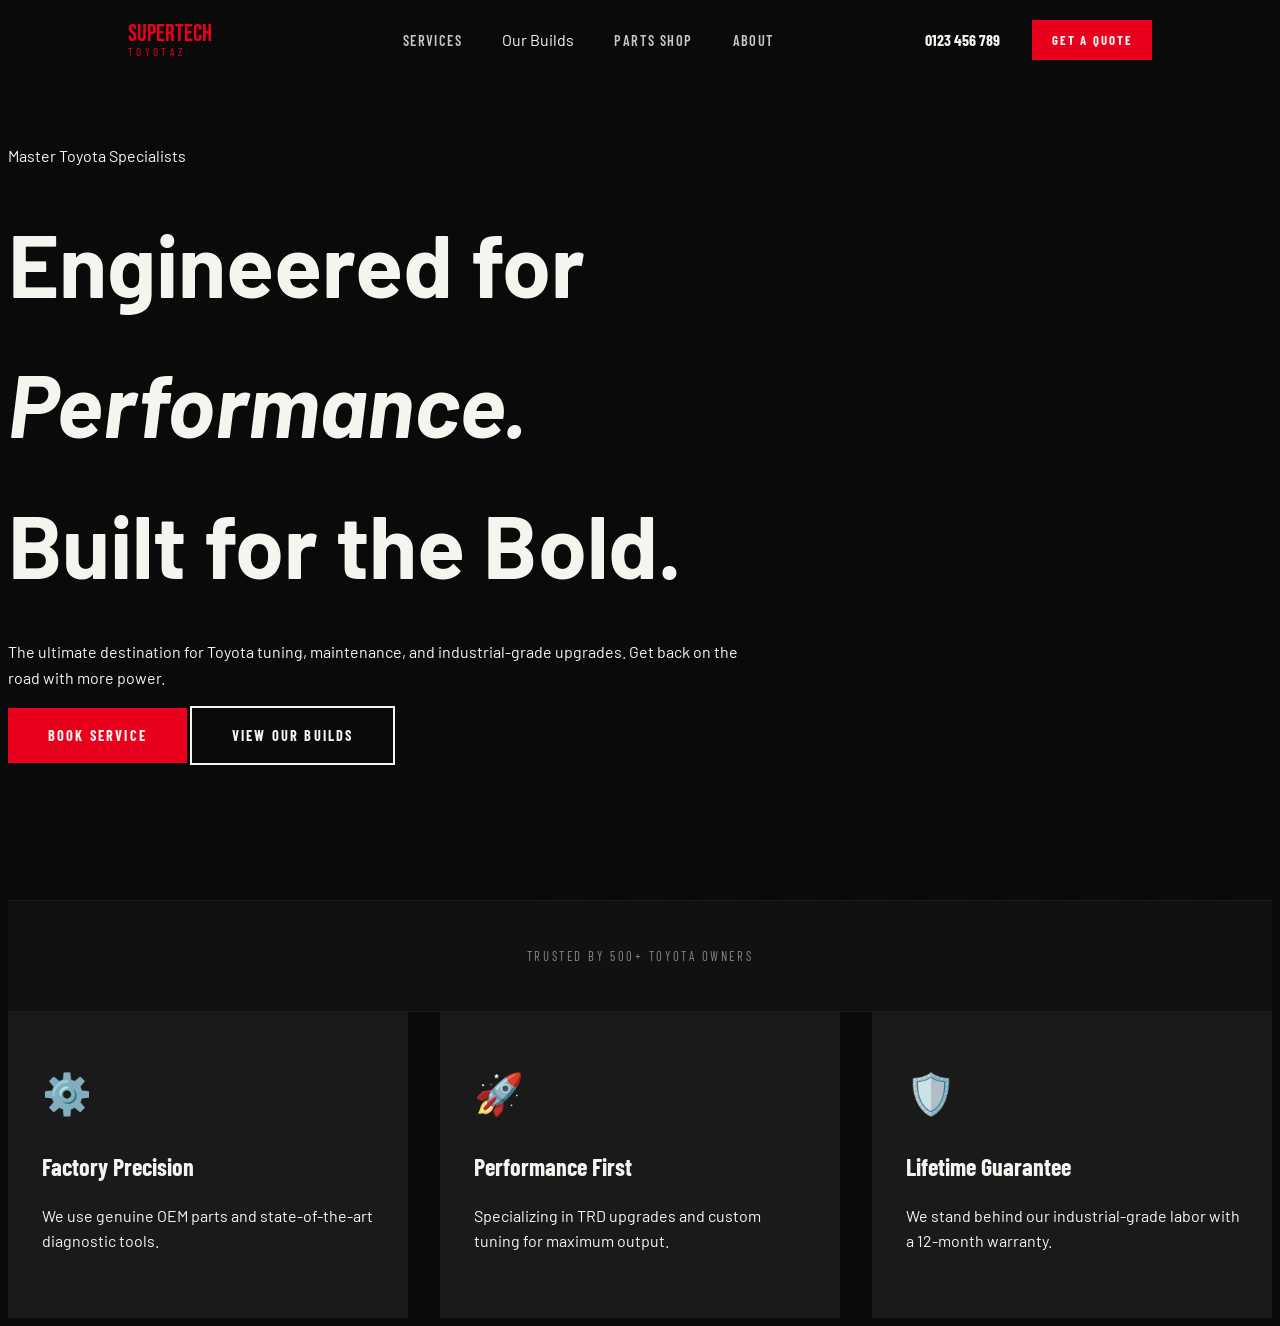
==== index.html @ 6e70ee42 "fix: Correct link to Parts Shop in navigation menu" ====
<!DOCTYPE html>
<html lang="en">
<head>
  <meta charset="UTF-8" />
  <meta name="viewport" content="width=device-width, initial-scale=1.0" />
  <title>Supertech Toyotaz — Toyota Specialists Harare</title>
  <meta name="description" content="Harare's premier Toyota specialist workshop. Expert diagnostics, genuine parts, and trusted service since 2008." />
  
  <link rel="stylesheet" href="css/global.css" />
  <link rel="stylesheet" href="css/style.css" />
  <link rel="stylesheet" href="css/home.css" />
  
  <link rel="icon" href="favicon.ico" type="image/x-icon" />
  <link rel="preconnect" href="https://fonts.googleapis.com">
  <link href="https://fonts.googleapis.com/css2?family=Roboto:wght@400;700&family=Roboto+Slab:wght@700&family=Open+Sans:wght@400;600&display=swap" rel="stylesheet" />
  
  <script src="js/components.js" defer></script>
  <script src="js/home.js" defer></script>
</head>
<body>
<nav class="nav" id="main-nav">
  <div class="nav__container">
    <!-- Brand Branding -->
    <a href="/" class="nav__logo">
      <span class="logo-text">SUPERTECH</span>
      <span class="logo-sub">TOYOTAZ</span>
    </a>

    <!-- Main Links -->
    <ul class="nav__menu">
      <li><a href="/services" class="nav__link">Services</a></li>
      <li><a href="builds.html" class="builds.html">Our Builds</a></li>
      <li><a href="parts.html" class="nav__link">Parts Shop</a></li>
      <li><a href="/about" class="nav__link">About</a></li>
    </ul>

    <!-- Marketing CTA -->
    <div class="nav__actions">
      <a href="tel:+123456789" class="nav__phone">0123 456 789</a>
      <a href="/book" class="btn btn--primary btn--small">Get a Quote</a>
      
      <!-- Mobile Toggle -->
      <button class="nav__toggle" aria-label="Toggle Menu">
        <span></span>
        <span></span>
      </button>
    </div>
  </div>
</nav>

  <main>
  <!-- HERO: High impact, clear value prop -->
  <section class="hero-v2">
    <div class="container">
      <div class="hero-v2__content">
        <span class="badge">Master Toyota Specialists</span>
        <h1>Engineered for <em>Performance.</em> Built for the Bold.</h1>
        <p>The ultimate destination for Toyota tuning, maintenance, and industrial-grade upgrades. Get back on the road with more power.</p>
        <div class="hero-v2__actions">
          <a href="#booking" class="btn btn--primary">Book Service</a>
          <a href="#work" class="btn btn--outline">View Our Builds</a>
        </div>
      </div>
    </div>
  </section>

  <!-- TRUST BAR: Instant credibility -->
  <aside class="trust-bar">
    <div class="container">
      <p>Trusted by 500+ Toyota Owners</p>
      <div class="trust-bar__logos">
        <!-- Add simple monochrome logos or partner brands here -->
      </div>
    </div>
  </aside>

  <!-- FEATURES: Why you, not the guy down the street? -->
  <section class="marketing-grid">
    <div class="container">
      <div class="grid grid--3">
        <div class="m-card">
          <span class="icon">⚙️</span>
          <h3>Factory Precision</h3>
          <p>We use genuine OEM parts and state-of-the-art diagnostic tools.</p>
        </div>
        <div class="m-card">
          <span class="icon">🚀</span>
          <h3>Performance First</h3>
          <p>Specializing in TRD upgrades and custom tuning for maximum output.</p>
        </div>
        <div class="m-card">
          <span class="icon">🛡️</span>
          <h3>Lifetime Guarantee</h3>
          <p>We stand behind our industrial-grade labor with a 12-month warranty.</p>
        </div>
      </div>
    </div>
  </section>
</main>

  <footer id="footer-placeholder"></footer>

</body>
</html>
---- css/global.css ----
/* =============================================
   SUPERTECH TOYOTAZ — GLOBAL STYLES
   Refactored: Modern Industrial Precision
   ============================================= */

@import url('https://fonts.googleapis.com/css2?family=Bebas+Neue&family=Barlow:ital,wght@0,300;0,400;0,500;0,600;0,700;1,300&family=Barlow+Condensed:wght@400;600;700&display=swap');

/* ---- 1. DESIGN TOKENS ---- */
:root {
  /* Brand Colors */
  --clr-red:       #E8001D;
  --clr-red-rgb:   232, 0, 29; /* For translucent variations */
  --clr-red-dark:  #A8001A;
  --clr-black:     #0A0A0A;
  --clr-dark-1:    #111111;
  --clr-dark-2:    #1A1A1A;
  --clr-grey:      #888888;
  --clr-white:     #F5F5F0;

  /* Typography */
  --ff-display: 'Bebas Neue', sans-serif;
  --ff-cond:    'Barlow Condensed', sans-serif;
  --ff-body:    'Barlow', sans-serif;

  /* Layout */
  --nav-h:   80px;
  --max-w:   1280px;
  --gutter:  clamp(1.5rem, 5vw, 4rem);
  
  /* Shared Transitions */
  --ease: cubic-bezier(0.25, 0.46, 0.45, 0.94);
  --ts-fast: 0.2s var(--ease);
  --ts-base: 0.4s var(--ease);
}

/* ---- 2. MODERN RESET & BASE ---- */
*, *::before, *::after { box-sizing: border-box; }

:where(html) {
  scroll-behavior: smooth;
  font-size: 16px;
}

body {
  background: var(--clr-black);
  color: var(--clr-white);
  font-family: var(--ff-body);
  line-height: 1.6;
  overflow-x: hidden;
  cursor: none; /* Hide default for custom cursor */
}

:where(a) { color: inherit; text-decoration: none; display: inline-block; }
:where(img) { display: block; max-width: 100%; height: auto; object-fit: cover; }
:where(button) { cursor: none; border: none; background: none; font-family: inherit; }

/* ---- 3. CUSTOM CURSOR (Performance Optimized) ---- */
.cursor-wrapper {
  position: fixed;
  top: 0; left: 0;
  pointer-events: none;
  z-index: 9999;
}

.cursor-dot {
  width: 12px; height: 12px;
  background: var(--clr-red);
  border-radius: 50%;
  mix-blend-mode: difference;
  transition: transform var(--ts-fast);
}

.cursor-outline {
  width: 40px; height: 40px;
  border: 1px solid rgba(var(--clr-red-rgb), 0.4);
  border-radius: 50%;
  margin: -14px 0 0 -14px; /* Offset to center */
  transition: all var(--ts-base);
}

/* Cursor Interaction States */
body:has(a:hover, button:hover) .cursor-dot { transform: scale(3); background: var(--clr-white); }
body:has(a:hover, button:hover) .cursor-outline { opacity: 0; }

/* ---- 4. NAVIGATION COMPONENT ---- */
.nav {
  position: fixed;
  inset: 0 0 auto 0;
  height: var(--nav-h);
  z-index: 1000;
  display: flex;
  align-items: center;
  justify-content: space-between;
  padding: 0 var(--gutter);
  transition: background var(--ts-base), backdrop-filter var(--ts-base);
}

.nav--scrolled {
  background: rgba(10, 10, 10, 0.85);
  border-bottom: 1px solid rgba(var(--clr-red-rgb), 0.2);
  backdrop-filter: blur(15px);
}

.nav__logo {
  display: flex; flex-direction: column; line-height: 1;
}

.nav__logo .brand {
  font-family: var(--ff-display);
  font-size: 1.8rem;
  letter-spacing: 0.05em;
}

.nav__logo span { color: var(--clr-red); }

.nav__links {
  display: flex; gap: clamp(1rem, 3vw, 2.5rem); align-items: center;
}

.nav__link {
  font-family: var(--ff-cond);
  font-size: 0.85rem;
  letter-spacing: 0.15em;
  text-transform: uppercase;
  color: var(--clr-grey);
  position: relative;
  transition: color var(--ts-fast);
}

.nav__link:hover, .nav__link.is-active { color: var(--clr-white); }

.nav__link::after {
  content: '';
  position: absolute;
  inset: auto 0 -4px 0;
  height: 2px;
  background: var(--clr-red);
  transform: scaleX(0);
  transition: transform var(--ts-fast);
}

.nav__link:hover::after, .nav__link.is-active::after { transform: scaleX(1); }

/* ---- 5. HEADINGS & TYPOGRAPHY ---- */
.text-display {
  font-family: var(--ff-display);
  text-transform: uppercase;
  line-height: 0.9;
}

h1, .h1 { font-size: clamp(4rem, 12vw, 9rem); }
h2, .h2 { font-size: clamp(2.5rem, 8vw, 5.5rem); }
h3, .h3 { font-family: var(--ff-cond); font-size: 1.5rem; font-weight: 700; }

.section-label {
  display: flex; align-items: center; gap: 1rem;
  font-family: var(--ff-cond);
  font-size: 0.75rem;
  letter-spacing: 0.3em;
  color: var(--clr-red);
  text-transform: uppercase;
}

.section-label::before {
  content: ''; width: 40px; height: 2px; background: currentColor;
}

/* ---- 6. BUTTON SYSTEM ---- */
.btn {
  display: inline-flex;
  align-items: center;
  gap: 1rem;
  padding: 1rem 2.5rem;
  font-family: var(--ff-cond);
  font-size: 0.9rem;
  font-weight: 700;
  letter-spacing: 0.15em;
  text-transform: uppercase;
  border-radius: 0; /* Industrial feel */
  transition: all var(--ts-fast);
}

.btn--primary {
  background: var(--clr-red);
  color: var(--clr-white);
}

.btn--primary:hover {
  background: var(--clr-red-dark);
  transform: skewX(-5deg); /* Bold industrial motion */
}

.btn--outline {
  border: 2px solid var(--clr-white);
  color: var(--clr-white);
}

.btn--outline:hover {
  background: var(--clr-white);
  color: var(--clr-black);
}

/* ---- 7. UTILITIES & GRIDS ---- */
.section {
  padding-block: clamp(4rem, 10vw, 8rem);
  padding-inline: var(--gutter);
  max-width: var(--max-w);
  margin-inline: auto;
}

.grid {
  display: grid;
  gap: 2rem;
}

@media (min-width: 768px) {
  .grid--2 { grid-template-columns: repeat(2, 1fr); }
  .grid--3 { grid-template-columns: repeat(3, 1fr); }
  .grid--4 { grid-template-columns: repeat(4, 1fr); }
}

/* Industrial Card */
.card {
  background: var(--clr-dark-2);
  padding: 2.5rem;
  border: 1px solid transparent;
  transition: var(--ts-base);
}

.card:hover {
  border-color: rgba(var(--clr-red-rgb), 0.5);
  background: var(--clr-dark-1);
}

/* ---- 8. OVERLAYS & TEXTURES ---- */
.noise-overlay {
  position: fixed; inset: 0;
  background-image: url("data:image/svg+xml,%3Csvg viewBox='0 0 200 200' xmlns='http://www.w3.org/2000/svg'%3E%3Cfilter id='n'%3E%3CfeTurbulence type='fractalNoise' baseFrequency='0.65' numOctaves='3' stitchTiles='stitch'/%3E%3C/filter%3E%3Crect width='100%25' height='100%25' filter='url(%23n)' opacity='0.05'/%3E%3C/svg%3E");
  pointer-events: none;
  z-index: 9998;
}

/* ---- 9. RESPONSIVE ADJUSTMENTS ---- */
@media (max-width: 768px) {
  body { cursor: auto; }
  .cursor-wrapper { display: none; }
  
  .nav__links { display: none; }
  
  .nav__hamburger {
    display: flex; flex-direction: column; gap: 6px;
  }
  
  .nav__hamburger span {
    width: 30px; height: 2px; background: var(--clr-white);
  }
}
---- css/home.css ----
/* ---- NAVIGATION ---- */
.nav {
  position: fixed;
  top: 0;
  left: 0;
  width: 100%;
  height: 80px;
  z-index: 1000;
  display: flex;
  align-items: center;
  transition: all 0.3s ease;
  background: transparent; /* Starts clear for the hero */
}

/* State when user scrolls down */
.nav--scrolled {
  background: rgba(10, 10, 10, 0.95);
  height: 70px;
  backdrop-filter: blur(10px);
  border-bottom: 1px solid rgba(255, 255, 255, 0.1);
}

.nav__container {
  width: 100%;
  max-width: var(--max-w);
  margin: 0 auto;
  padding: 0 var(--gutter);
  display: flex;
  justify-content: space-between;
  align-items: center;
}

/* Logo Styling */
.nav__logo {
  display: flex;
  flex-direction: column;
  text-decoration: none;
}

.logo-text {
  font-family: var(--ff-display);
  font-size: 1.5rem;
  color: var(--clr-white);
  line-height: 1;
}

.logo-sub {
  font-family: var(--ff-cond);
  font-size: 0.7rem;
  color: var(--clr-red);
  letter-spacing: 0.3em;
  text-transform: uppercase;
}

/* Menu Links */
.nav__menu {
  display: flex;
  gap: 2.5rem;
  list-style: none;
}

.nav__link {
  font-family: var(--ff-cond);
  font-size: 0.9rem;
  font-weight: 600;
  text-transform: uppercase;
  letter-spacing: 0.1em;
  color: var(--clr-white);
  opacity: 0.8;
  transition: opacity 0.2s ease;
}

.nav__link:hover {
  opacity: 1;
  color: var(--clr-red);
}

/* Call to Action Area */
.nav__actions {
  display: flex;
  align-items: center;
  gap: 2rem;
}

.nav__phone {
  font-family: var(--ff-cond);
  font-weight: 700;
  color: var(--clr-white);
  text-decoration: none;
}

.btn--small {
  padding: 0.6rem 1.2rem;
  font-size: 0.8rem;
}

/* Mobile Toggle */
.nav__toggle {
  display: none; /* Hidden on desktop */
  flex-direction: column;
  gap: 5px;
}

/* Responsive */
@media (max-width: 992px) {
  .nav__menu, .nav__phone { display: none; }
  .nav__toggle { display: flex; }
}

/* ---- NEW HERO DESIGN ---- */
.hero-v2 {
  padding: clamp(6rem, 15vh, 10rem) 0;
  background: linear-gradient(to right, var(--clr-black) 40%, transparent), 
              url('your-hero-car-image.jpg') center/cover no-repeat;
  position: relative;
}

.hero-v2__content {
  max-width: 750px;
}

.hero-v2 h1 {
  font-size: clamp(3rem, 8vw, 5.5rem);
  margin: 1.5rem 0;
  text-wrap: balance; /* Prevents awkward single words on a line */
}

/* ---- TRUST BAR ---- */
.trust-bar {
  background: var(--clr-dark-1);
  padding: 2rem 0;
  border-block: 1px solid rgba(255,255,255,0.05);
  text-align: center;
}

.trust-bar p {
  font-family: var(--ff-cond);
  font-size: 0.8rem;
  text-transform: uppercase;
  letter-spacing: 0.2em;
  color: var(--clr-grey);
}

/* ---- MARKETING CARDS ---- */
.m-card {
  padding: 3rem 2rem;
  background: var(--clr-dark-2);
  border-left: 2px solid transparent;
  transition: var(--ts-base);
}

.m-card:hover {
  background: var(--clr-dark-1);
  border-left-color: var(--clr-red);
  transform: translateY(-5px);
}

.m-card .icon {
  font-size: 2.5rem;
  margin-bottom: 1.5rem;
  display: block;
}

.m-card h3 {
  margin-bottom: 1rem;
  font-size: 1.5rem;
}
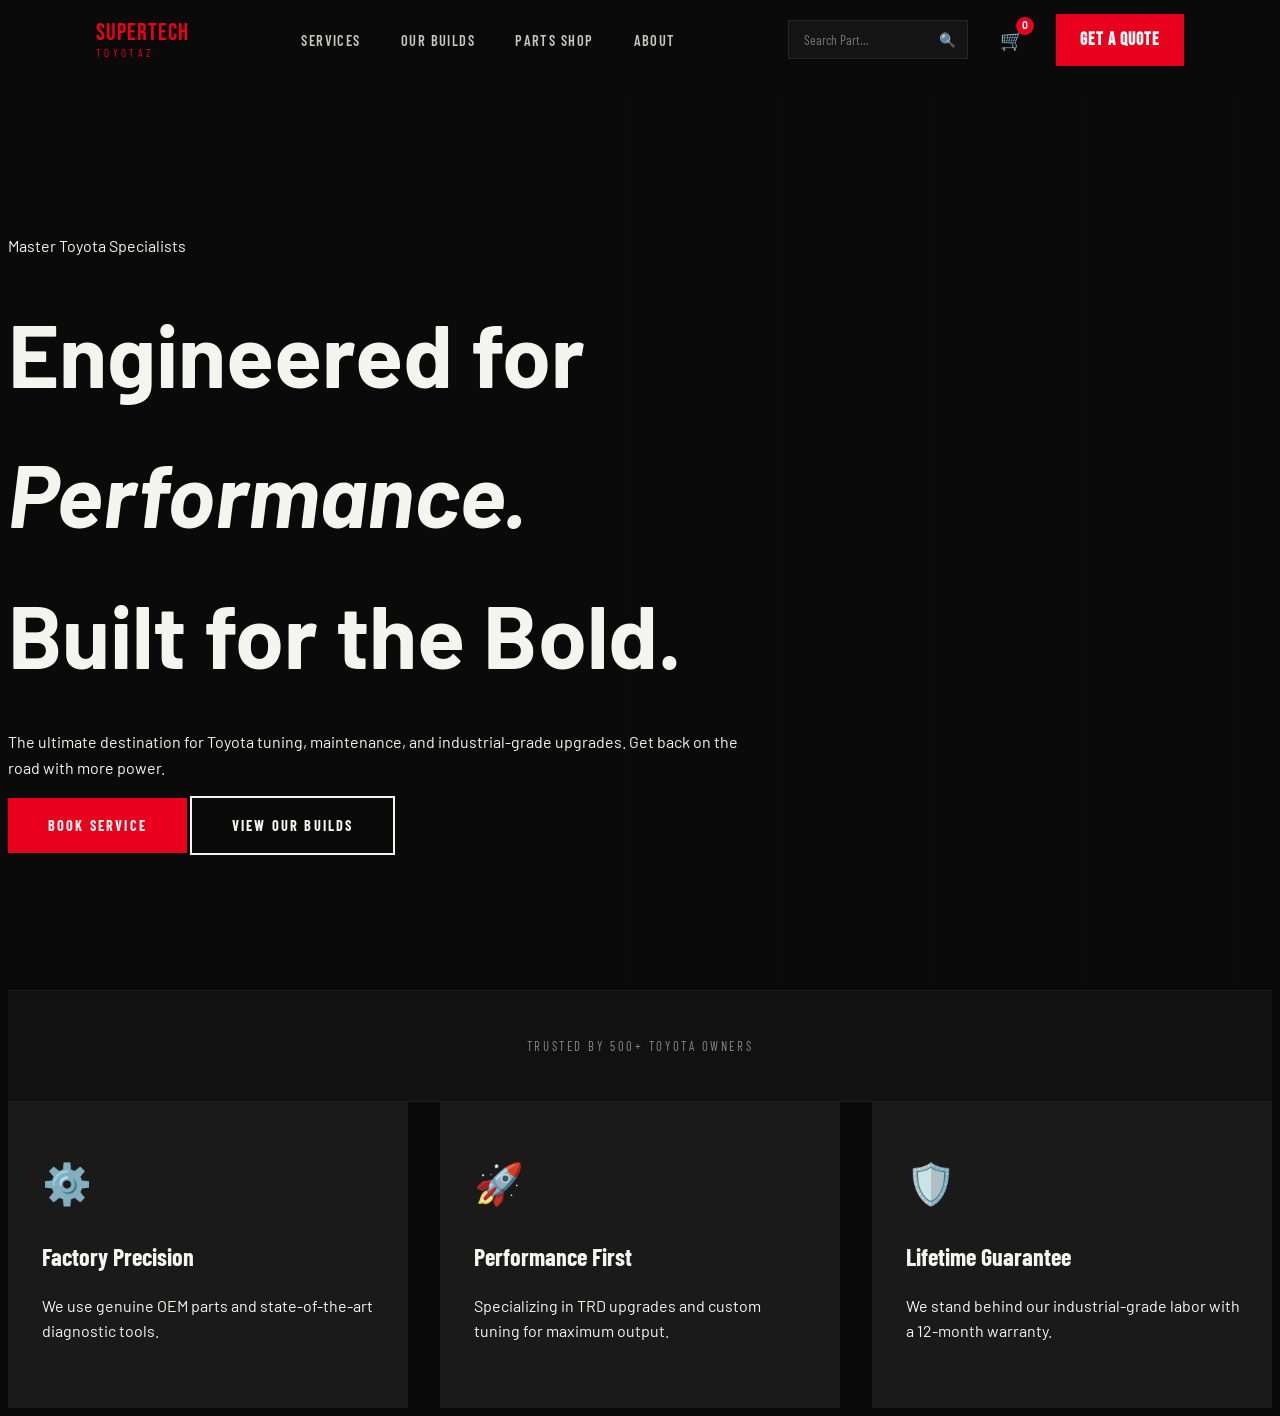
==== commit 879877fc: "feat: Enhance navigation bar with updated styles and search functionality" ====
--- a/index.html
+++ b/index.html
@@ -18,33 +18,35 @@
   <script src="js/home.js" defer></script>
 </head>
 <body>
-<nav class="nav" id="main-nav">
+<nav class="nav nav--shop" id="main-nav">
   <div class="nav__container">
-    <!-- Brand Branding -->
+    
     <a href="/" class="nav__logo">
       <span class="logo-text">SUPERTECH</span>
       <span class="logo-sub">TOYOTAZ</span>
     </a>
 
-    <!-- Main Links -->
     <ul class="nav__menu">
       <li><a href="/services" class="nav__link">Services</a></li>
-      <li><a href="builds.html" class="builds.html">Our Builds</a></li>
-      <li><a href="parts.html" class="nav__link">Parts Shop</a></li>
+      <li><a href="/builds" class="nav__link">Our Builds</a></li>
+      <li><a href="/parts" class="nav__link nav__link--active">Parts Shop</a></li>
       <li><a href="/about" class="nav__link">About</a></li>
     </ul>
 
-    <!-- Marketing CTA -->
     <div class="nav__actions">
-      <a href="tel:+123456789" class="nav__phone">0123 456 789</a>
-      <a href="/book" class="btn btn--primary btn--small">Get a Quote</a>
+      <div class="search-box">
+        <input type="text" placeholder="Search Part...">
+        <span class="search-icon">🔍</span>
+      </div>
       
-      <!-- Mobile Toggle -->
-      <button class="nav__toggle" aria-label="Toggle Menu">
-        <span></span>
-        <span></span>
-      </button>
+      <a href="/cart" class="nav__cart">
+        <span class="cart-icon">🛒</span>
+        <span class="cart-count">0</span>
+      </a>
+      
+      <a href="/book" class="btn btn--nav-cta">Get a Quote</a>
     </div>
+
   </div>
 </nav>
 
--- a/css/home.css
+++ b/css/home.css
@@ -1,35 +1,170 @@
 /* ---- NAVIGATION ---- */
-.nav {
+./* ---- GLOBAL NAV RESET & FIXES ---- */
+.nav--shop {
   position: fixed;
   top: 0;
   left: 0;
   width: 100%;
-  height: 80px;
+  height: 90px;
+  background: #0a0a0a; /* solid industrial black background */
+  border-bottom: 2px solid #E8001D; /* Clean red accent line across bottom */
   z-index: 1000;
   display: flex;
   align-items: center;
-  transition: all 0.3s ease;
-  background: transparent; /* Starts clear for the hero */
-}
-
-/* State when user scrolls down */
-.nav--scrolled {
-  background: rgba(10, 10, 10, 0.95);
-  height: 70px;
-  backdrop-filter: blur(10px);
-  border-bottom: 1px solid rgba(255, 255, 255, 0.1);
 }
 
 .nav__container {
   width: 100%;
-  max-width: var(--max-w);
+  max-width: 1400px;
   margin: 0 auto;
-  padding: 0 var(--gutter);
-  display: flex;
-  justify-content: space-between;
-  align-items: center;
-}
-
+  padding: 0 2rem;
+  display: flex;
+  justify-content: space-between; /* Pushes left, center, and right apart */
+  align-items: center;
+}
+
+/* LEFT ZONE: Logo Configuration */
+.nav__logo {
+  display: flex;
+  flex-direction: column;
+  text-decoration: none;
+  flex-shrink: 0; /* Prevents logo from crushing */
+}
+
+.logo-text {
+  font-family: 'Bebas Neue', sans-serif;
+  font-size: 1.8rem;
+  color: #fff;
+  line-height: 1;
+  letter-spacing: 1px;
+}
+
+.logo-sub {
+  font-family: 'Barlow Condensed', sans-serif;
+  font-size: 0.75rem;
+  color: #E8001D;
+  letter-spacing: 0.35em;
+  text-transform: uppercase;
+  margin-top: 2px;
+}
+
+/* CENTER ZONE: Menu Links inline alignment */
+.nav__menu {
+  display: flex;
+  align-items: center;
+  gap: 2.5rem;
+  list-style: none;
+  margin: 0;
+  padding: 0;
+}
+
+.nav__link {
+  font-family: 'Barlow Condensed', sans-serif;
+  font-size: 0.95rem;
+  font-weight: 600;
+  text-transform: uppercase;
+  letter-spacing: 0.1em;
+  color: #fff;
+  text-decoration: none;
+  opacity: 0.8;
+  transition: all 0.2s ease;
+}
+
+.nav__link:hover, 
+.nav__link--active {
+  opacity: 1;
+  color: #E8001D;
+}
+
+/* RIGHT ZONE: Actions Horizontal alignment */
+.nav__actions {
+  display: flex;
+  align-items: center;
+  gap: 2rem; /* Keep distinct spacing between search, cart, and CTA */
+  flex-shrink: 0;
+}
+
+/* Search Box configuration */
+.search-box {
+  position: relative;
+  display: flex;
+  align-items: center;
+}
+
+.search-box input {
+  background: #141414;
+  border: 1px solid #262626;
+  color: #fff;
+  padding: 10px 35px 10px 15px;
+  font-family: 'Barlow Condensed', sans-serif;
+  font-size: 0.85rem;
+  width: 180px;
+  border-radius: 0; /* Strict industrial edge */
+  transition: all 0.3s ease;
+}
+
+.search-box input:focus {
+  outline: none;
+  border-color: #E8001D;
+  width: 220px;
+}
+
+.search-icon {
+  position: absolute;
+  right: 12px;
+  font-size: 0.85rem;
+  color: #666;
+  pointer-events: none;
+}
+
+/* Cart Icon layout */
+.nav__cart {
+  position: relative;
+  text-decoration: none;
+  color: #fff;
+  font-size: 1.2rem;
+  display: flex;
+  align-items: center;
+}
+
+.cart-count {
+  position: absolute;
+  top: -8px;
+  right: -10px;
+  background: #E8001D;
+  color: #fff;
+  font-size: 0.65rem;
+  font-weight: 700;
+  width: 18px;
+  height: 18px;
+  display: grid;
+  place-items: center;
+  border-radius: 50%;
+}
+
+/* High-impact Solid Red Button CTA */
+.btn--nav-cta {
+  background: #E8001D;
+  color: #fff;
+  padding: 12px 24px;
+  font-family: 'Bebas Neue', sans-serif;
+  font-size: 1.1rem;
+  text-transform: uppercase;
+  text-decoration: none;
+  letter-spacing: 1px;
+  border: none;
+  border-radius: 0;
+  transition: background 0.2s ease;
+}
+
+.btn--nav-cta:hover {
+  background: #c20016;
+}
+
+/* Fix main page content being covered by fixed header */
+body {
+  padding-top: 90px;
+}
 /* Logo Styling */
 .nav__logo {
   display: flex;
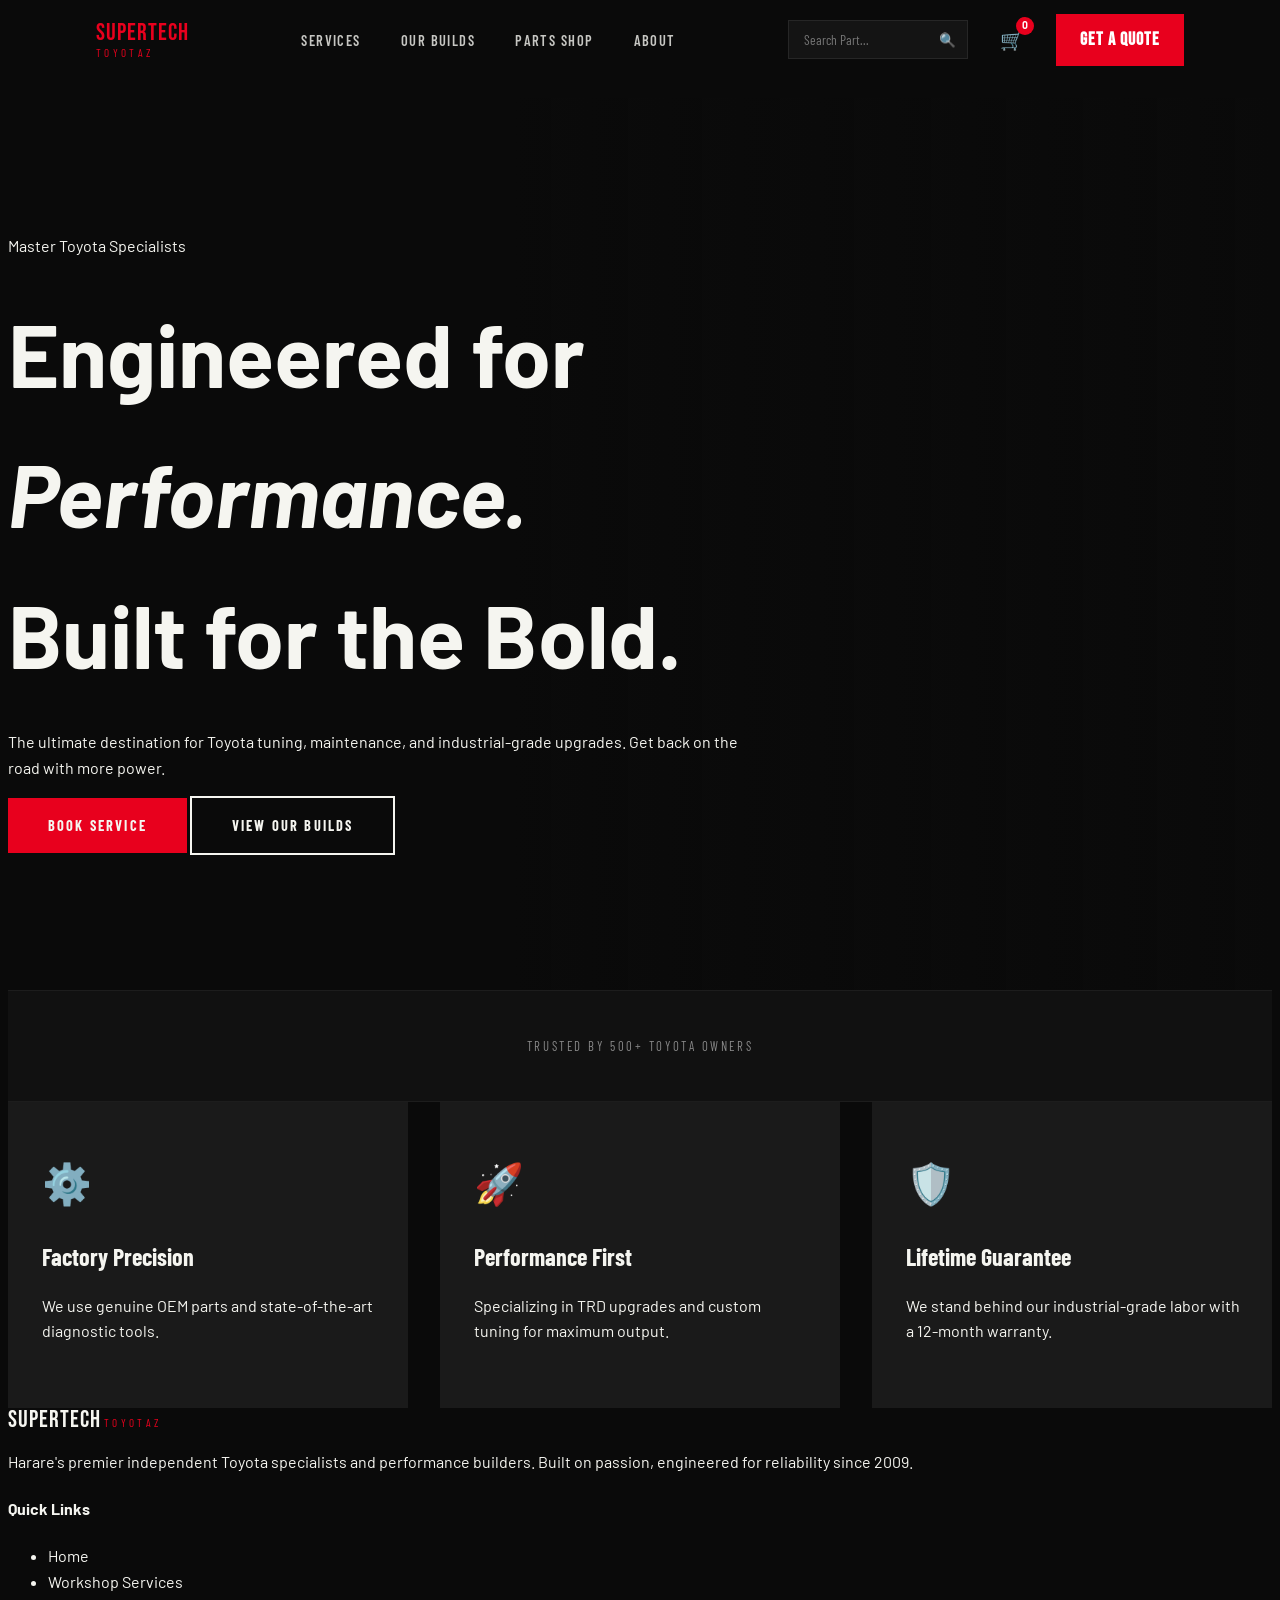
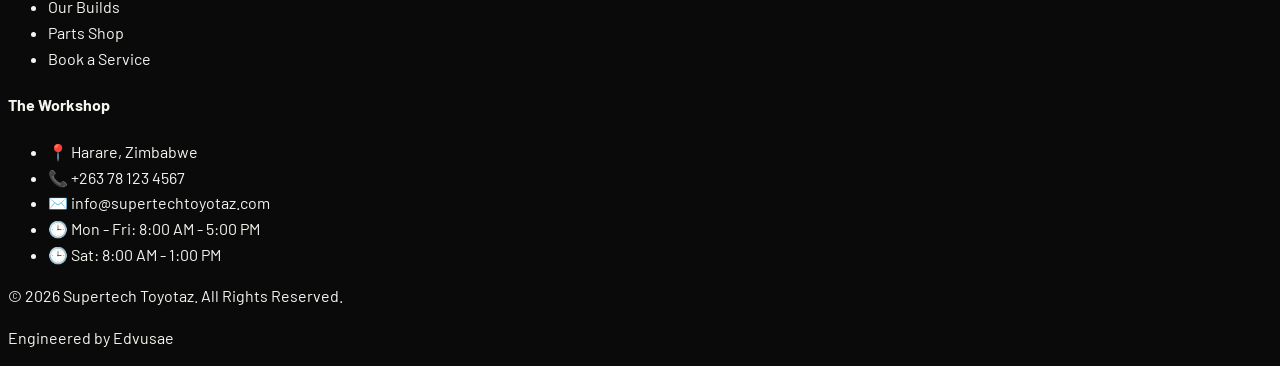
==== commit d616c4c6: "fix: Implement footer section with brand info, quick links, and contact details" ====
--- a/index.html
+++ b/index.html
@@ -27,10 +27,10 @@
     </a>
 
     <ul class="nav__menu">
-      <li><a href="/services" class="nav__link">Services</a></li>
-      <li><a href="/builds" class="nav__link">Our Builds</a></li>
-      <li><a href="/parts" class="nav__link nav__link--active">Parts Shop</a></li>
-      <li><a href="/about" class="nav__link">About</a></li>
+      <li><a href="/services.html" class="nav__link">Services</a></li>
+      <li><a href="/builds.html" class="nav__link">Our Builds</a></li>
+      <li><a href="/parts.html" class="nav__link nav__link--active">Parts Shop</a></li>
+      <li><a href="/about.html" class="nav__link">About</a></li>
     </ul>
 
     <div class="nav__actions">
@@ -100,7 +100,55 @@
   </section>
 </main>
 
-  <footer id="footer-placeholder"></footer>
+  <!-- SITE FOOTER -->
+<footer class="site-footer">
+  <div class="footer__container">
+    
+    <!-- Column 1: Brand & Bio -->
+    <div class="footer__col">
+      <a href="index.html" class="footer__logo">
+        <span class="logo-text">SUPERTECH</span>
+        <span class="logo-sub">TOYOTAZ</span>
+      </a>
+      <p class="footer__description">
+        Harare's premier independent Toyota specialists and performance builders. Built on passion, engineered for reliability since 2009.
+      </p>
+    </div>
+
+    <!-- Column 2: Quick Links Navigation -->
+    <div class="footer__col">
+      <h4 class="footer__title">Quick Links</h4>
+      <ul class="footer__links">
+        <li><a href="index.html">Home</a></li>
+        <li><a href="services.html">Workshop Services</a></li>
+        <li><a href="builds.html">Our Builds</a></li>
+        <li><a href="parts.html">Parts Shop</a></li>
+        <li><a href="contact.html">Book a Service</a></li>
+      </ul>
+    </div>
+
+    <!-- Column 3: Contact & Hours -->
+    <div class="footer__col">
+      <h4 class="footer__title">The Workshop</h4>
+      <ul class="footer__info">
+        <li><span class="icon">📍</span> Harare, Zimbabwe</li>
+        <li><span class="icon">📞</span> +263 78 123 4567</li>
+        <li><span class="icon">✉️</span> info@supertechtoyotaz.com</li>
+        <li><span class="icon">🕒</span> Mon - Fri: 8:00 AM - 5:00 PM</li>
+        <li><span class="icon">🕒</span> Sat: 8:00 AM - 1:00 PM</li>
+      </ul>
+    </div>
+
+  </div>
+
+  <!-- Bottom Bar (Copyright) -->
+  <div class="footer__bottom">
+    <div class="footer__bottom-container">
+      <p>&copy; 2026 Supertech Toyotaz. All Rights Reserved.</p>
+      <p>Engineered by <a href="#" class="footer__dev-link">Edvusae</a></p>
+    </div>
+  </div>
+</footer>
 
 </body>
 </html>
--- a/css/global.css
+++ b/css/global.css
@@ -41,6 +41,44 @@
   font-size: 16px;
 }
 
+/* Strip browser default bullet layouts */
+.nav__menu {
+  display: flex;             /* Forces links onto a clean horizontal line */
+  align-items: center;       /* Centers links vertically */
+  gap: 2.5rem;               /* Adds uniform space between menu items */
+  list-style: none;          /* THE FIX: Removes the bullet points entirely */
+  margin: 0;
+  padding: 0;
+}
+
+/* Ensure individual wrapper line items don't add hidden padding */
+.nav__menu li {
+  list-style-type: none;     /* Double safety block to kill bullets */
+  margin: 0;
+  padding: 0;
+}
+
+/* Setup structural flex grid rules for the entire bar container */
+.nav__container {
+  width: 100%;
+  max-width: 1400px;
+  margin: 0 auto;
+  padding: 0 2rem;
+  display: flex;
+  justify-content: space-between; /* Pushes Logo to left, Menu to middle, CTA to right */
+  align-items: center;
+}
+
+/* Quick styles for the layout matching image_ee319d */
+.nav__phone {
+  font-family: 'Barlow Condensed', sans-serif;
+  color: #fff;
+  text-decoration: none;
+  font-weight: 700;
+  font-size: 1.2rem;
+  margin-right: 1.5rem;
+}
+
 body {
   background: var(--clr-black);
   color: var(--clr-white);
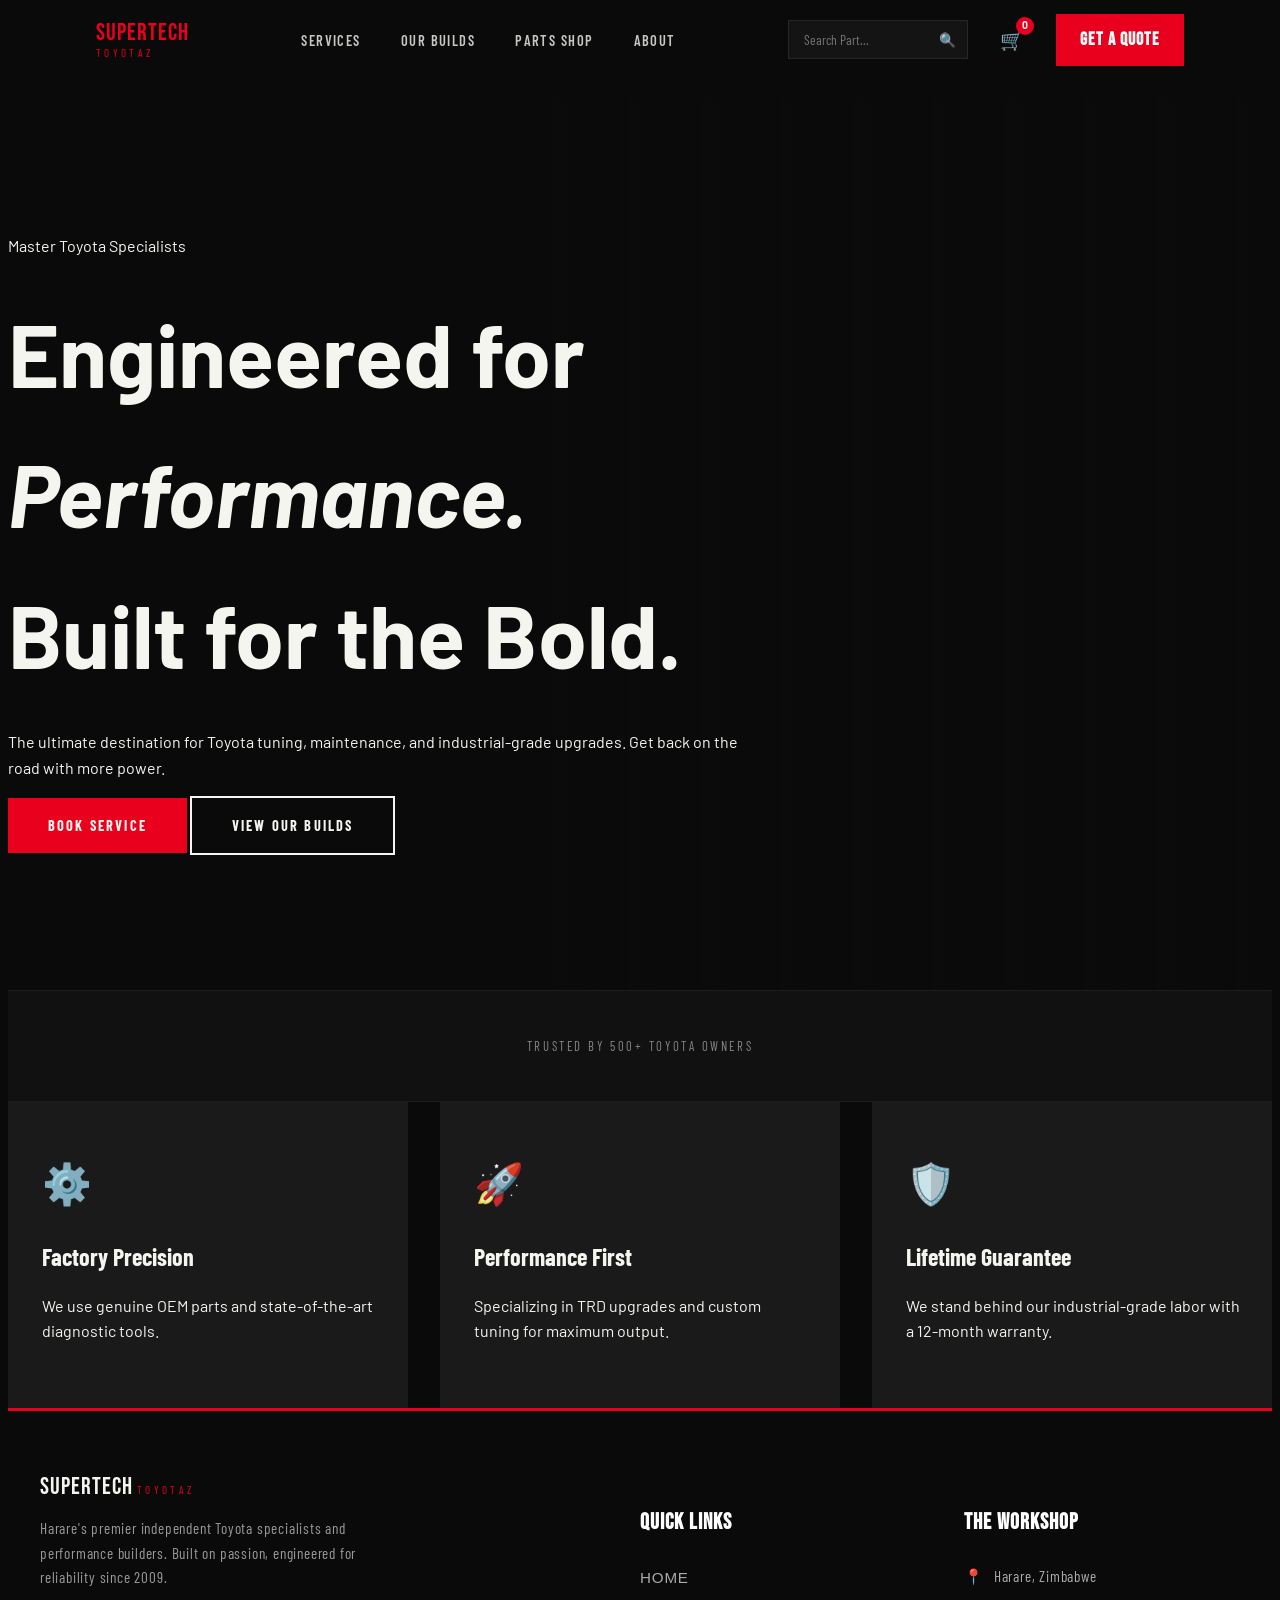
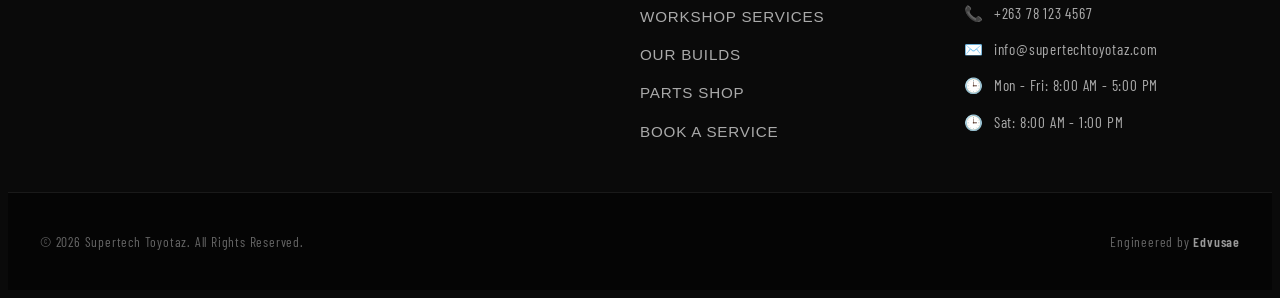
==== commit 56cab658: "fix: Update services link in navigation to point to the correct directory" ====
--- a/index.html
+++ b/index.html
@@ -27,7 +27,7 @@
     </a>
 
     <ul class="nav__menu">
-      <li><a href="/services.html" class="nav__link">Services</a></li>
+      <li><a href="pages/services.html" class="nav__link">Services</a></li>
       <li><a href="/builds.html" class="nav__link">Our Builds</a></li>
       <li><a href="/parts.html" class="nav__link nav__link--active">Parts Shop</a></li>
       <li><a href="/about.html" class="nav__link">About</a></li>
--- a/css/global.css
+++ b/css/global.css
@@ -77,6 +77,130 @@
   font-weight: 700;
   font-size: 1.2rem;
   margin-right: 1.5rem;
+}
+
+/* ---- SITE FOOTER STYLES ---- */
+.site-footer {
+  background: #0a0a0a;
+  color: #fff;
+  padding: 4rem 0 0 0;
+  border-top: 3px solid #E8001D; /* Clean red accent line on top */
+  font-family: 'Barlow Condensed', sans-serif;
+  letter-spacing: 0.05em;
+}
+
+.footer__container {
+  max-width: 1400px;
+  margin: 0 auto;
+  padding: 0 2rem 3rem 2rem;
+  display: grid;
+  grid-template-columns: 2fr 1fr 1fr; /* Brand gets more room */
+  gap: 3rem;
+}
+
+/* Column General Styling */
+.footer__col {
+  display: flex;
+  flex-direction: column;
+}
+
+.footer__title {
+  font-family: 'Bebas Neue', sans-serif;
+  font-size: 1.4rem;
+  color: #fff;
+  text-transform: uppercase;
+  margin-bottom: 1.5rem;
+  letter-spacing: 1px;
+}
+
+/* Description Text */
+.footer__description {
+  color: #999;
+  font-size: 0.95rem;
+  line-height: 1.6;
+  margin-top: 1rem;
+  max-width: 320px;
+}
+
+/* Lists Reset */
+.footer__links, 
+.footer__info {
+  list-style: none;
+  padding: 0;
+  margin: 0;
+  display: flex;
+  flex-direction: column;
+  gap: 0.75rem;
+}
+
+/* Links Styling */
+.footer__links a {
+  color: #aaa;
+  text-decoration: none;
+  font-weight: 500;
+  font-size: 0.95rem;
+  text-transform: uppercase;
+  transition: color 0.2s ease, padding-left 0.2s ease;
+}
+
+.footer__links a:hover {
+  color: #E8001D;
+  padding-left: 5px; /* Subtle kinetic slide out on hover */
+}
+
+/* Contact Info Items */
+.footer__info li {
+  color: #aaa;
+  font-size: 0.95rem;
+  display: flex;
+  align-items: center;
+  gap: 10px;
+}
+
+.footer__info .icon {
+  color: #E8001D;
+}
+
+/* Bottom Copyright Strip */
+.footer__bottom {
+  background: #050505;
+  border-top: 1px solid #1a1a1a;
+  padding: 1.5rem 0;
+  color: #666;
+  font-size: 0.85rem;
+}
+
+.footer__bottom-container {
+  max-width: 1400px;
+  margin: 0 auto;
+  padding: 0 2rem;
+  display: flex;
+  justify-content: space-between;
+  align-items: center;
+}
+
+.footer__dev-link {
+  color: #999;
+  text-decoration: none;
+  font-weight: 600;
+}
+
+.footer__dev-link:hover {
+  color: #E8001D;
+}
+
+/* Responsive Breakpoint for Mobile/Tablets */
+@media (max-width: 900px) {
+  .footer__container {
+    grid-template-columns: 1fr; /* Stacks column by column */
+    gap: 2.5rem;
+  }
+  
+  .footer__bottom-container {
+    flex-direction: column;
+    gap: 0.5rem;
+    text-align: center;
+  }
 }
 
 body {
